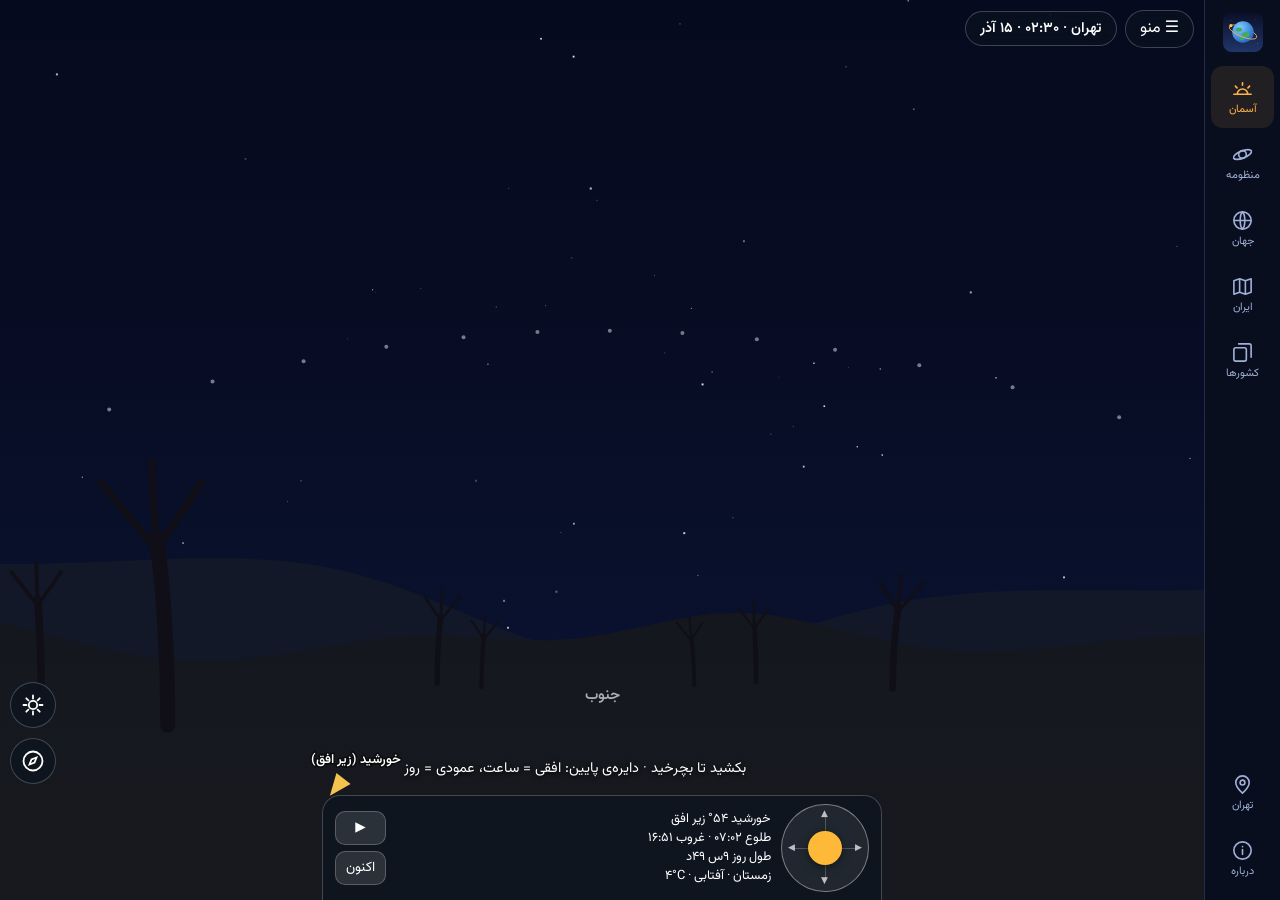
==== index.html @ 3763e490 "Last Sync: 2026-10-26 01:25 (Mobile)" ====
<!doctype html>
<html lang="fa" dir="rtl">
<head>
<meta charset="utf-8">
<meta name="viewport" content="width=device-width,initial-scale=1,viewport-fit=cover">
<title>جام جمع و جور</title>
<meta name="description" content="اطلس جهان و ایران، کارت کشورها، گنبد آسمان و منظومهٔ شمسی سه‌بعدی؛ در یک برنامهٔ آفلاین">
<meta name="theme-color" content="#0a0f1f">
<meta name="mobile-web-app-capable" content="yes">
<meta name="apple-mobile-web-app-capable" content="yes">
<meta name="apple-mobile-web-app-status-bar-style" content="black-translucent">
<meta name="apple-mobile-web-app-title" content="جام جمع و جور">
<link rel="manifest" href="manifest.webmanifest">
<link rel="icon" href="assets/icons/icon.svg" type="image/svg+xml">
<link rel="apple-touch-icon" href="assets/icons/apple-touch-icon.png">
<link rel="stylesheet" href="assets/css/shell.css">
</head>
<body>
<svg width="0" height="0" style="position:absolute" aria-hidden="true">
  <symbol id="i-sky" viewBox="0 0 24 24"><path d="M3 18h18M6.5 18a5.5 5.5 0 0 1 11 0M12 6v2.5M4.6 9.6l1.7 1.7M19.4 9.6l-1.7 1.7"/></symbol>
  <symbol id="i-solar" viewBox="0 0 24 24"><circle cx="12" cy="12" r="4"/><ellipse cx="12" cy="12" rx="10" ry="3.8" transform="rotate(-22 12 12)"/></symbol>
  <symbol id="i-atlas" viewBox="0 0 24 24"><circle cx="12" cy="12" r="9"/><path d="M3 12h18M12 3c3.2 3 3.2 15 0 18M12 3c-3.2 3-3.2 15 0 18"/></symbol>
  <symbol id="i-iran" viewBox="0 0 24 24"><path d="M9 4 3 6v14l6-2 6 2 6-2V4l-6 2zM9 4v14M15 6v14"/></symbol>
  <symbol id="i-cards" viewBox="0 0 24 24"><rect x="3" y="7" width="13" height="14" rx="2"/><path d="M8 3h11a2 2 0 0 1 2 2v12"/></symbol>
  <symbol id="i-pin" viewBox="0 0 24 24"><path d="M12 21s7-6.2 7-11a7 7 0 0 0-14 0c0 4.8 7 11 7 11z"/><circle cx="12" cy="10" r="2.5"/></symbol>
  <symbol id="i-info" viewBox="0 0 24 24"><circle cx="12" cy="12" r="9"/><path d="M12 11v5M12 8h.01"/></symbol>
</svg>

<div id="app">
  <nav id="nav" aria-label="بخش‌های برنامه">
    <img class="logo" src="assets/icons/icon.svg" alt="" width="40" height="40">
    <button data-m="sky" title="گنبد آسمان"><svg><use href="#i-sky"/></svg><span>آسمان</span></button>
    <button data-m="solar" title="منظومهٔ شمسی سه‌بعدی"><svg><use href="#i-solar"/></svg><span>منظومه</span></button>
    <button data-m="atlas" title="اطلس جهان"><svg><use href="#i-atlas"/></svg><span>جهان</span></button>
    <button data-m="iran" title="اطلس ایران"><svg><use href="#i-iran"/></svg><span>ایران</span></button>
    <button data-m="countries" title="کارت کشورها"><svg><use href="#i-cards"/></svg><span>کشورها</span></button>
    <i class="sp"></i>
    <button id="bPlace" title="مکان فعلی"><svg><use href="#i-pin"/></svg><span id="pName">مکان</span></button>
    <button id="bAbout" title="دربارهٔ برنامه"><svg><use href="#i-info"/></svg><span>درباره</span></button>
  </nav>
  <main id="stage">
    <div id="boot"><img src="assets/icons/icon.svg" alt="" width="84" height="84"><b>زمین و آسمان</b><small>در حال بارگذاری…</small></div>
  </main>
</div>

<div id="sheet" role="dialog" aria-label="مکان" aria-modal="true">
  <div class="bd"></div>
  <div class="box">
    <h2>📍 مکان فعلی</h2>
    <div id="cur"></div>
    <div class="row" id="goRow">
      <button data-g="sky">🌌 آسمان</button><button data-g="solar">🪐 منظومه</button><button data-g="atlas">🗺️ نقشه</button>
    </div>
    <p class="note">مکان بین همهٔ بخش‌ها مشترک است؛ با تغییر آن، آسمان، نشانگر زمین در منظومه و نقشه هماهنگ می‌شوند.</p>
    <div class="srch"><input id="q" type="search" placeholder="جستجوی شهر یا کشور…" autocomplete="off" enterkeyhint="search"><button id="gps" title="موقعیت من">🎯</button></div>
    <div id="res"></div>
  </div>
</div>

<dialog id="about" aria-labelledby="abT">
  <form method="dialog"><button class="x" aria-label="بستن">✕</button></form>
  <div class="ab">
    <img src="assets/icons/icon.svg" alt="" width="72" height="72">
    <h2 id="abT">زمین و آسمان</h2>
    <p class="dim">نسخهٔ <bdi dir="ltr">1.0.0</bdi></p>
    <p>مجموعه‌ای آموزشی و آفلاین برای شناخت زمین، کشورها و آسمان؛ پنج بخش که با هم در ارتباطند:</p>
    <ul>
      <li><b>گنبد آسمان</b>؛ آسمان بالای هر شهر، در هر ساعت و روز سال</li>
      <li><b>منظومهٔ شمسی</b>؛ مدل سه‌بعدی و فصل‌ها، با نشانگر مکان روی زمین</li>
      <li><b>اطلس جهان</b> و <b>اطلس ایران</b>؛ نقشهٔ تخت و کره، شهرها و فاصله‌ها</li>
      <li><b>کارت کشورها</b>؛ اطلاعات کشورها در قالب کارت</li>
    </ul>
    <p>هر شهر یا کشوری را که انتخاب کنید، از همان‌جا می‌توانید آسمانش را ببینید، جایش را روی زمین در منظومه پیدا کنید یا روی نقشه بروید.</p>
    <div class="by">
      <span class="dim">سازنده</span>
      <b>حسین شیبه</b>
      <a href="https://sheibah.ir" target="_blank" rel="noopener">sheibah.ir</a>
    </div>
    <div id="offSt" class="st">…</div>
    <button id="install" hidden>⬇️ نصب برنامه روی دستگاه</button>
    <p class="iosnote" id="iosNote" hidden>در iPhone و iPad: دکمهٔ اشتراک‌گذاری ← «Add to Home Screen».</p>
    <p class="small dim">ساخته‌شده با Three.js (MIT)، D3.js (ISC) و فونت وزیرمتن (OFL). داده‌ها و مدل‌ها برای آموزش ساده‌سازی شده‌اند و تقریبی‌اند.</p>
  </div>
</dialog>
<div id="toast" role="status" hidden></div>
<noscript><p style="padding:2rem;color:#fff">برای اجرای این برنامه جاوااسکریپت لازم است.</p></noscript>
<script src="assets/js/shell.js"></script>
</body>
</html>
---- assets/css/shell.css ----
@font-face{font-family:Vazirmatn;src:url(../fonts/vazirmatn-subset.woff2) format('woff2');font-weight:100 900;font-display:swap}
:root{--bg:#0a0f1f;--panel:#111a33;--line:rgba(160,185,255,.18);--text:#eaf0ff;--dim:#9fb0d8;--acc:#ffb347;--sky:#5ec2ff;--rail:76px;--navh:58px}
*{box-sizing:border-box;-webkit-tap-highlight-color:transparent}
[hidden]{display:none!important}
html,body{height:100%;margin:0;background:var(--bg);color:var(--text);font-family:Vazirmatn,Tahoma,"Segoe UI",sans-serif;overflow:hidden;overscroll-behavior:none}
button,input{font:inherit;color:inherit}
button{cursor:pointer}
button:focus-visible,input:focus-visible,a:focus-visible{outline:2px solid var(--acc);outline-offset:2px}
#app{position:fixed;inset:0;display:flex;flex-direction:column-reverse;padding-top:env(safe-area-inset-top,0px)}
#stage{position:relative;flex:1;min-height:0;min-width:0}
#stage iframe{position:absolute;inset:0;width:100%;height:100%;border:0;background:var(--bg);visibility:hidden}
#stage iframe.on{visibility:visible}
#boot{position:absolute;inset:0;display:flex;flex-direction:column;align-items:center;justify-content:center;gap:8px;background:var(--bg);z-index:3}
#boot b{font-size:22px}#boot small{color:var(--dim)}
#boot img{animation:pulse 1.6s ease-in-out infinite}
@keyframes pulse{50%{transform:scale(.92);opacity:.7}}
#nav{flex:none;display:flex;background:rgba(10,15,31,.98);border-top:1px solid var(--line);padding:0 4px env(safe-area-inset-bottom,0px);z-index:5}
#nav button{flex:1;min-width:0;height:var(--navh);display:flex;flex-direction:column;align-items:center;justify-content:center;gap:3px;background:none;border:0;border-radius:12px;color:var(--dim);font-size:10.5px;line-height:1.2;transition:color .15s,background .15s}
#nav button span{max-width:100%;overflow:hidden;text-overflow:ellipsis;white-space:nowrap}
#nav svg{width:23px;height:23px;fill:none;stroke:currentColor;stroke-width:1.7;stroke-linecap:round;stroke-linejoin:round}
#nav button:hover{color:var(--text)}
#nav button[aria-current=page]{color:var(--acc);background:rgba(255,179,71,.1)}
#nav .sp,#nav .logo{display:none}
@media (min-width:900px),(orientation:landscape) and (max-height:520px){
  #app{flex-direction:row}
  #nav{flex-direction:column;width:var(--rail);border-top:0;border-inline-end:1px solid var(--line);padding:10px 6px;gap:4px}
  #nav button{flex:none;height:62px;font-size:11px}
  #nav .sp{display:block;flex:1}
  #nav .logo{display:block;margin:2px auto 10px}
  #nav{position:relative;z-index:25}
}
@media (orientation:landscape) and (max-height:520px){:root{--rail:56px}#nav{padding:6px 4px}#nav .logo,#nav button span{display:none}#nav button{height:44px}}
#sheet{position:fixed;inset:0;z-index:20;display:none}
#sheet.on{display:block}
#sheet .bd{position:absolute;inset:0;background:rgba(0,0,0,.5)}
#sheet .box{position:absolute;inset-inline:0;bottom:0;max-height:82%;overflow:auto;background:var(--panel);border:1px solid var(--line);border-bottom:0;border-radius:20px 20px 0 0;padding:16px 16px calc(16px + env(safe-area-inset-bottom,0px));box-shadow:0 -8px 30px rgba(0,0,0,.5)}
@media (min-width:900px),(orientation:landscape) and (max-height:520px){
  #sheet .box{inset-inline:auto;inset-inline-start:calc(var(--rail) + 12px);bottom:12px;width:min(410px,calc(100% - var(--rail) - 24px));max-height:calc(100% - 24px);border:1px solid var(--line);border-radius:18px}
}
#sheet h2{margin:0 0 8px;font-size:17px}
#cur{background:rgba(94,194,255,.08);border:1px solid var(--line);border-radius:14px;padding:10px 12px;line-height:1.8;font-size:14px}
#cur b{font-size:17px;color:var(--acc)}#cur small{display:block;color:var(--dim)}
.row{display:flex;gap:8px;margin:10px 0 4px}
.row button,#install{flex:1;background:rgba(94,194,255,.14);border:1px solid var(--line);border-radius:12px;padding:9px 6px;min-height:42px}
.row button:hover,#install:hover{background:rgba(94,194,255,.28)}
.note{color:var(--dim);font-size:12px;line-height:1.8;margin:6px 2px 12px}
.srch{display:flex;gap:8px}
#q{flex:1;min-width:0;background:rgba(255,255,255,.07);border:1px solid var(--line);border-radius:12px;padding:10px 14px;font-size:15px}
#q::placeholder{color:var(--dim)}
#gps{width:46px;border-radius:12px;border:1px solid var(--line);background:rgba(255,179,71,.14);font-size:18px}
#res{margin-top:8px;display:flex;flex-direction:column}
#res button{display:flex;justify-content:space-between;align-items:center;gap:10px;text-align:start;background:none;border:0;border-bottom:1px solid var(--line);padding:10px 4px;font-size:15px}
#res button:hover,#res button:focus-visible{background:rgba(94,194,255,.12)}
#res small{color:var(--dim);font-size:12px;white-space:nowrap}
#res p{color:var(--dim);text-align:center;margin:12px 0}
dialog{width:calc(100% - 24px);max-width:520px;max-height:calc(100% - 28px);padding:0;border:1px solid var(--line);border-radius:20px;background:var(--panel);color:var(--text);overflow:auto}
dialog::backdrop{background:rgba(0,0,0,.6)}
dialog .x{position:absolute;top:10px;inset-inline-start:10px;width:34px;height:34px;border-radius:50%;border:0;background:rgba(255,255,255,.1)}
.ab{padding:24px 20px 20px;text-align:center;line-height:1.9;font-size:14px}
.ab h2{margin:6px 0 0;font-size:24px}.ab p{margin:8px 0}.ab ul{text-align:start;padding-inline-start:20px;margin:8px 0}
.dim{color:var(--dim)}.small{font-size:12px}
.by{margin:14px 0;padding:12px;border-radius:14px;background:rgba(255,179,71,.1);border:1px solid rgba(255,179,71,.3);display:flex;flex-direction:column;gap:2px}
.by b{font-size:19px;color:var(--acc)}.by a{color:var(--sky);font-weight:600;text-decoration:none}.by a:hover{text-decoration:underline}
.st{margin:10px 0;padding:8px 12px;border-radius:12px;background:rgba(255,255,255,.06)}
#install{width:100%;flex:none;margin:4px 0}
#toast{position:fixed;inset-inline:0;bottom:calc(var(--navh) + 18px + env(safe-area-inset-bottom,0px));margin:auto;width:fit-content;max-width:calc(100% - 32px);background:rgba(17,26,51,.96);border:1px solid var(--line);border-radius:14px;padding:8px 16px;font-size:14px;z-index:30}
@media (min-width:900px),(orientation:landscape) and (max-height:520px){#toast{bottom:20px}}
@media (prefers-reduced-motion:reduce){#boot img{animation:none}}
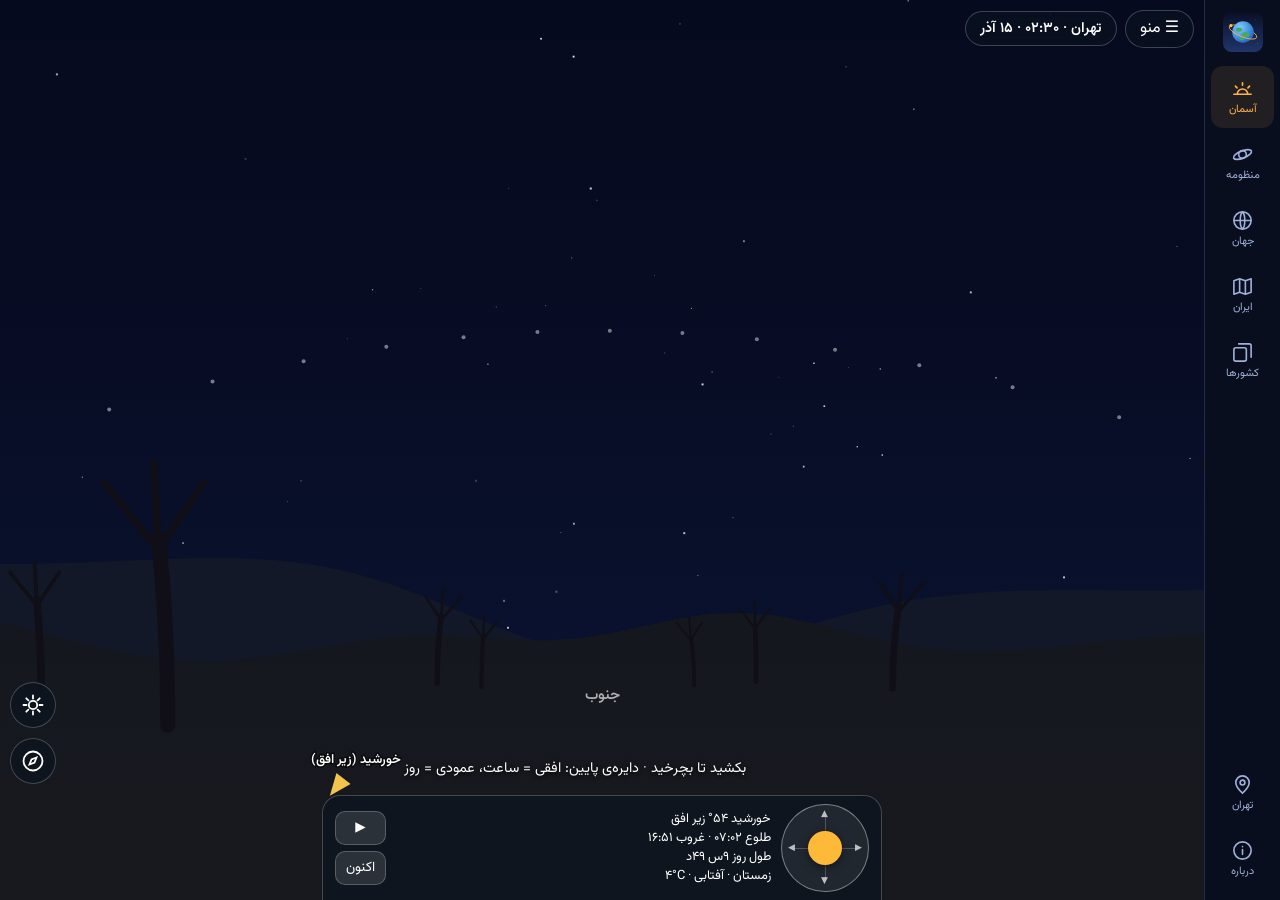
==== commit a06d0a14: "Last Sync: 2026-10-26 07:31 (Mobile)" ====
--- a/index.html
+++ b/index.html
@@ -3,13 +3,13 @@
 <head>
 <meta charset="utf-8">
 <meta name="viewport" content="width=device-width,initial-scale=1,viewport-fit=cover">
-<title>جام جمع و جور</title>
+<title>جامـ جمـع و جور</title>
 <meta name="description" content="اطلس جهان و ایران، کارت کشورها، گنبد آسمان و منظومهٔ شمسی سه‌بعدی؛ در یک برنامهٔ آفلاین">
 <meta name="theme-color" content="#0a0f1f">
 <meta name="mobile-web-app-capable" content="yes">
 <meta name="apple-mobile-web-app-capable" content="yes">
 <meta name="apple-mobile-web-app-status-bar-style" content="black-translucent">
-<meta name="apple-mobile-web-app-title" content="جام جمع و جور">
+<meta name="apple-mobile-web-app-title" content="جامـ جمـع و جور">
 <link rel="manifest" href="manifest.webmanifest">
 <link rel="icon" href="assets/icons/icon.svg" type="image/svg+xml">
 <link rel="apple-touch-icon" href="assets/icons/apple-touch-icon.png">
@@ -39,7 +39,7 @@
     <button id="bAbout" title="دربارهٔ برنامه"><svg><use href="#i-info"/></svg><span>درباره</span></button>
   </nav>
   <main id="stage">
-    <div id="boot"><img src="assets/icons/icon.svg" alt="" width="84" height="84"><b>زمین و آسمان</b><small>در حال بارگذاری…</small></div>
+    <div id="boot"><img src="assets/icons/icon.svg" alt="" width="84" height="84"><b><span class="nm">جامـ جمـ</span>ع و جور</b><small>در حال بارگذاری…</small></div>
   </main>
 </div>
 
@@ -61,7 +61,7 @@
   <form method="dialog"><button class="x" aria-label="بستن">✕</button></form>
   <div class="ab">
     <img src="assets/icons/icon.svg" alt="" width="72" height="72">
-    <h2 id="abT">زمین و آسمان</h2>
+    <h2 id="abT"><span class="nm">جامـ جمـ</span>ع و جور</h2>
     <p class="dim">نسخهٔ <bdi dir="ltr">1.0.0</bdi></p>
     <p>مجموعه‌ای آموزشی و آفلاین برای شناخت زمین، کشورها و آسمان؛ پنج بخش که با هم در ارتباطند:</p>
     <ul>
--- a/assets/css/shell.css
+++ b/assets/css/shell.css
@@ -11,7 +11,8 @@
 #stage iframe{position:absolute;inset:0;width:100%;height:100%;border:0;background:var(--bg);visibility:hidden}
 #stage iframe.on{visibility:visible}
 #boot{position:absolute;inset:0;display:flex;flex-direction:column;align-items:center;justify-content:center;gap:8px;background:var(--bg);z-index:3}
-#boot b{font-size:22px}#boot small{color:var(--dim)}
+.nm{color:var(--acc)}
+#boot b{font-size:26px}#boot small{color:var(--dim)}
 #boot img{animation:pulse 1.6s ease-in-out infinite}
 @keyframes pulse{50%{transform:scale(.92);opacity:.7}}
 #nav{flex:none;display:flex;background:rgba(10,15,31,.98);border-top:1px solid var(--line);padding:0 4px env(safe-area-inset-bottom,0px);z-index:5}
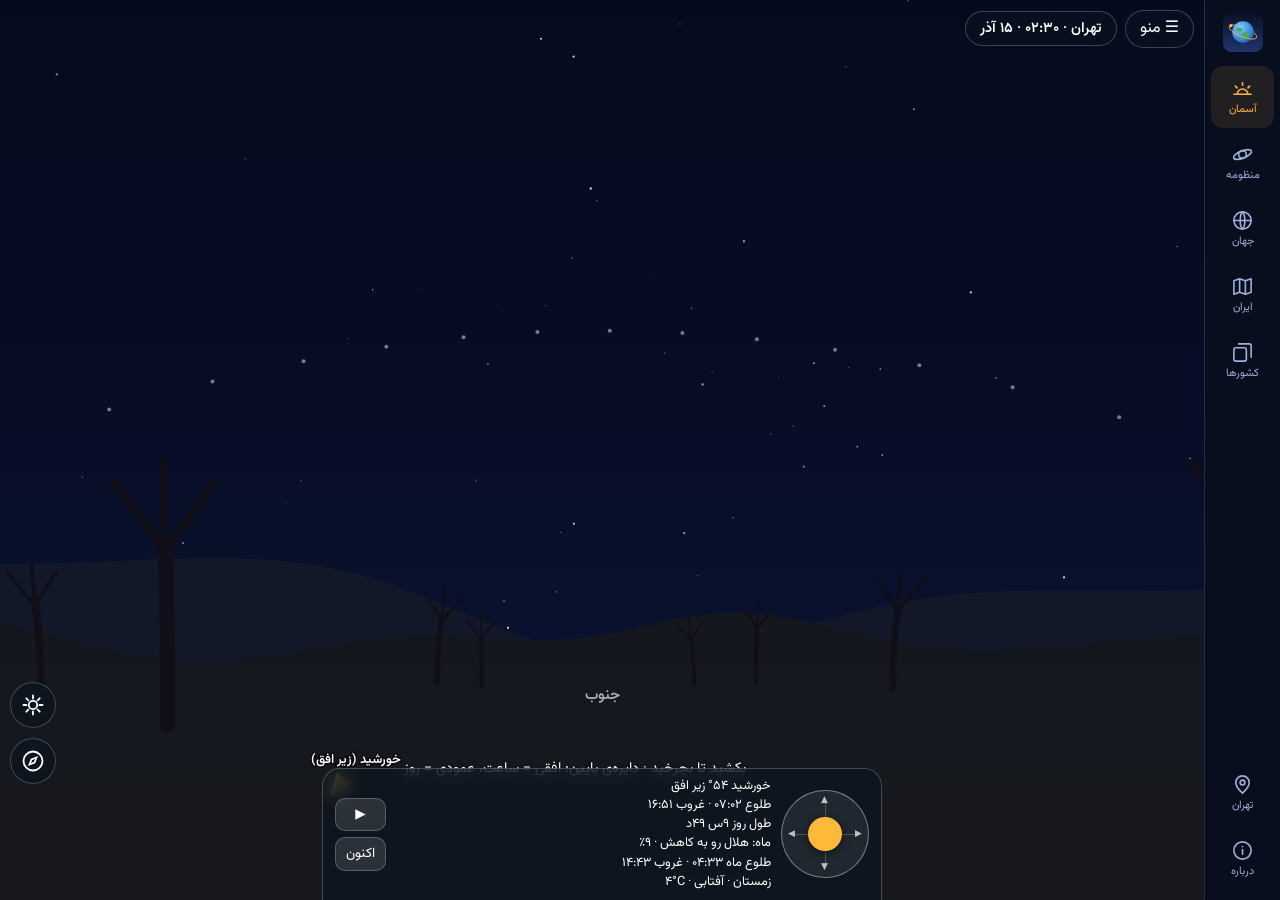
==== commit a7d0c51e: "Add files via upload" ====
--- a/index.html
+++ b/index.html
@@ -62,7 +62,8 @@
   <div class="ab">
     <img src="assets/icons/icon.svg" alt="" width="72" height="72">
     <h2 id="abT"><span class="nm">جامـ جمـ</span>ع و جور</h2>
-    <p class="dim">نسخهٔ <bdi dir="ltr">1.0.0</bdi></p>
+    <p class="dim">نسخهٔ <bdi dir="ltr" id="ver">—</bdi></p>
+    <details class="chg"><summary>تازه‌های نسخه‌ها</summary><div id="chg"></div></details>
     <p>مجموعه‌ای آموزشی و آفلاین برای شناخت زمین، کشورها و آسمان؛ پنج بخش که با هم در ارتباطند:</p>
     <ul>
       <li><b>گنبد آسمان</b>؛ آسمان بالای هر شهر، در هر ساعت و روز سال</li>
@@ -84,6 +85,7 @@
 </dialog>
 <div id="toast" role="status" hidden></div>
 <noscript><p style="padding:2rem;color:#fff">برای اجرای این برنامه جاوااسکریپت لازم است.</p></noscript>
+<script src="assets/js/version.js"></script>
 <script src="assets/js/shell.js"></script>
 </body>
 </html>
--- a/assets/css/shell.css
+++ b/assets/css/shell.css
@@ -62,6 +62,7 @@
 .dim{color:var(--dim)}.small{font-size:12px}
 .by{margin:14px 0;padding:12px;border-radius:14px;background:rgba(255,179,71,.1);border:1px solid rgba(255,179,71,.3);display:flex;flex-direction:column;gap:2px}
 .by b{font-size:19px;color:var(--acc)}.by a{color:var(--sky);font-weight:600;text-decoration:none}.by a:hover{text-decoration:underline}
+.chg{text-align:start;margin:6px 0 10px;font-size:13px}.chg summary{cursor:pointer;color:var(--sky);text-align:center}.chg h4{margin:10px 0 2px;color:var(--acc)}.chg ul{margin:2px 0;padding-inline-start:20px}
 .st{margin:10px 0;padding:8px 12px;border-radius:12px;background:rgba(255,255,255,.06)}
 #install{width:100%;flex:none;margin:4px 0}
 #toast{position:fixed;inset-inline:0;bottom:calc(var(--navh) + 18px + env(safe-area-inset-bottom,0px));margin:auto;width:fit-content;max-width:calc(100% - 32px);background:rgba(17,26,51,.96);border:1px solid var(--line);border-radius:14px;padding:8px 16px;font-size:14px;z-index:30}
